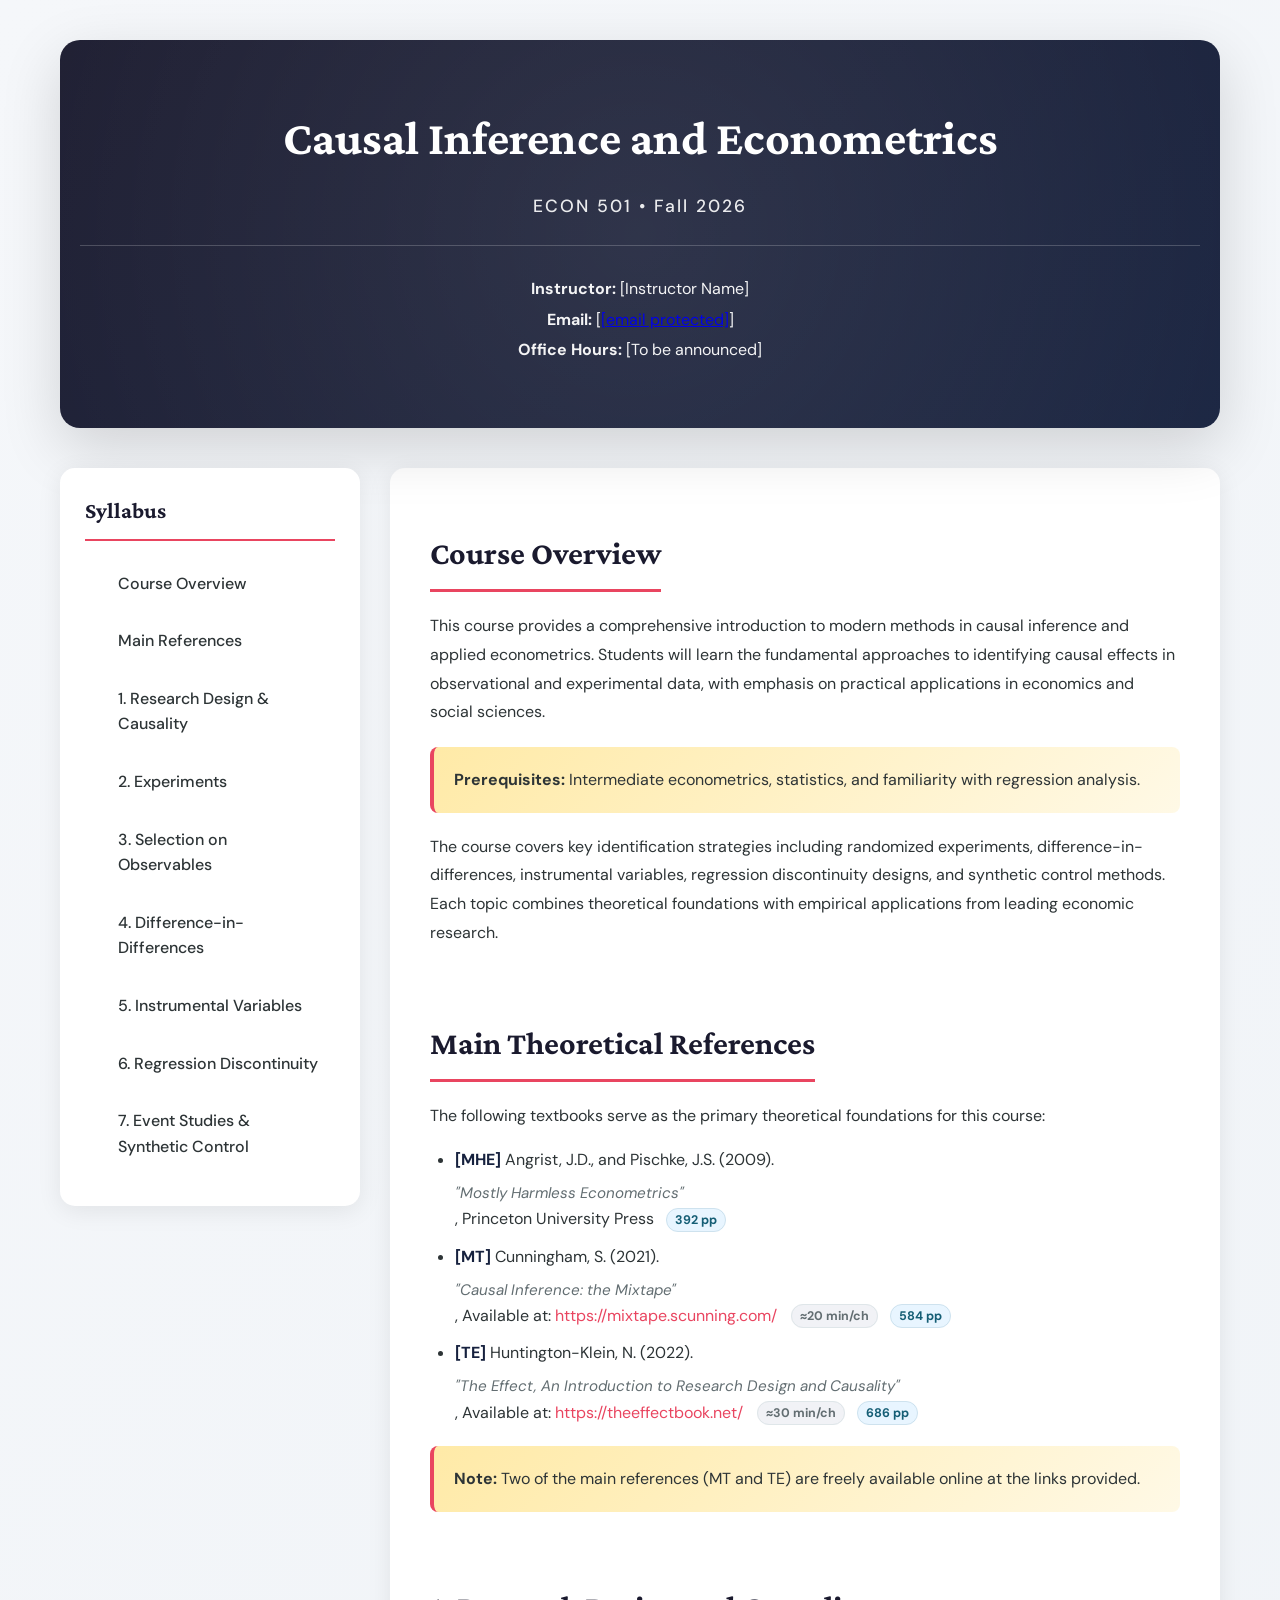
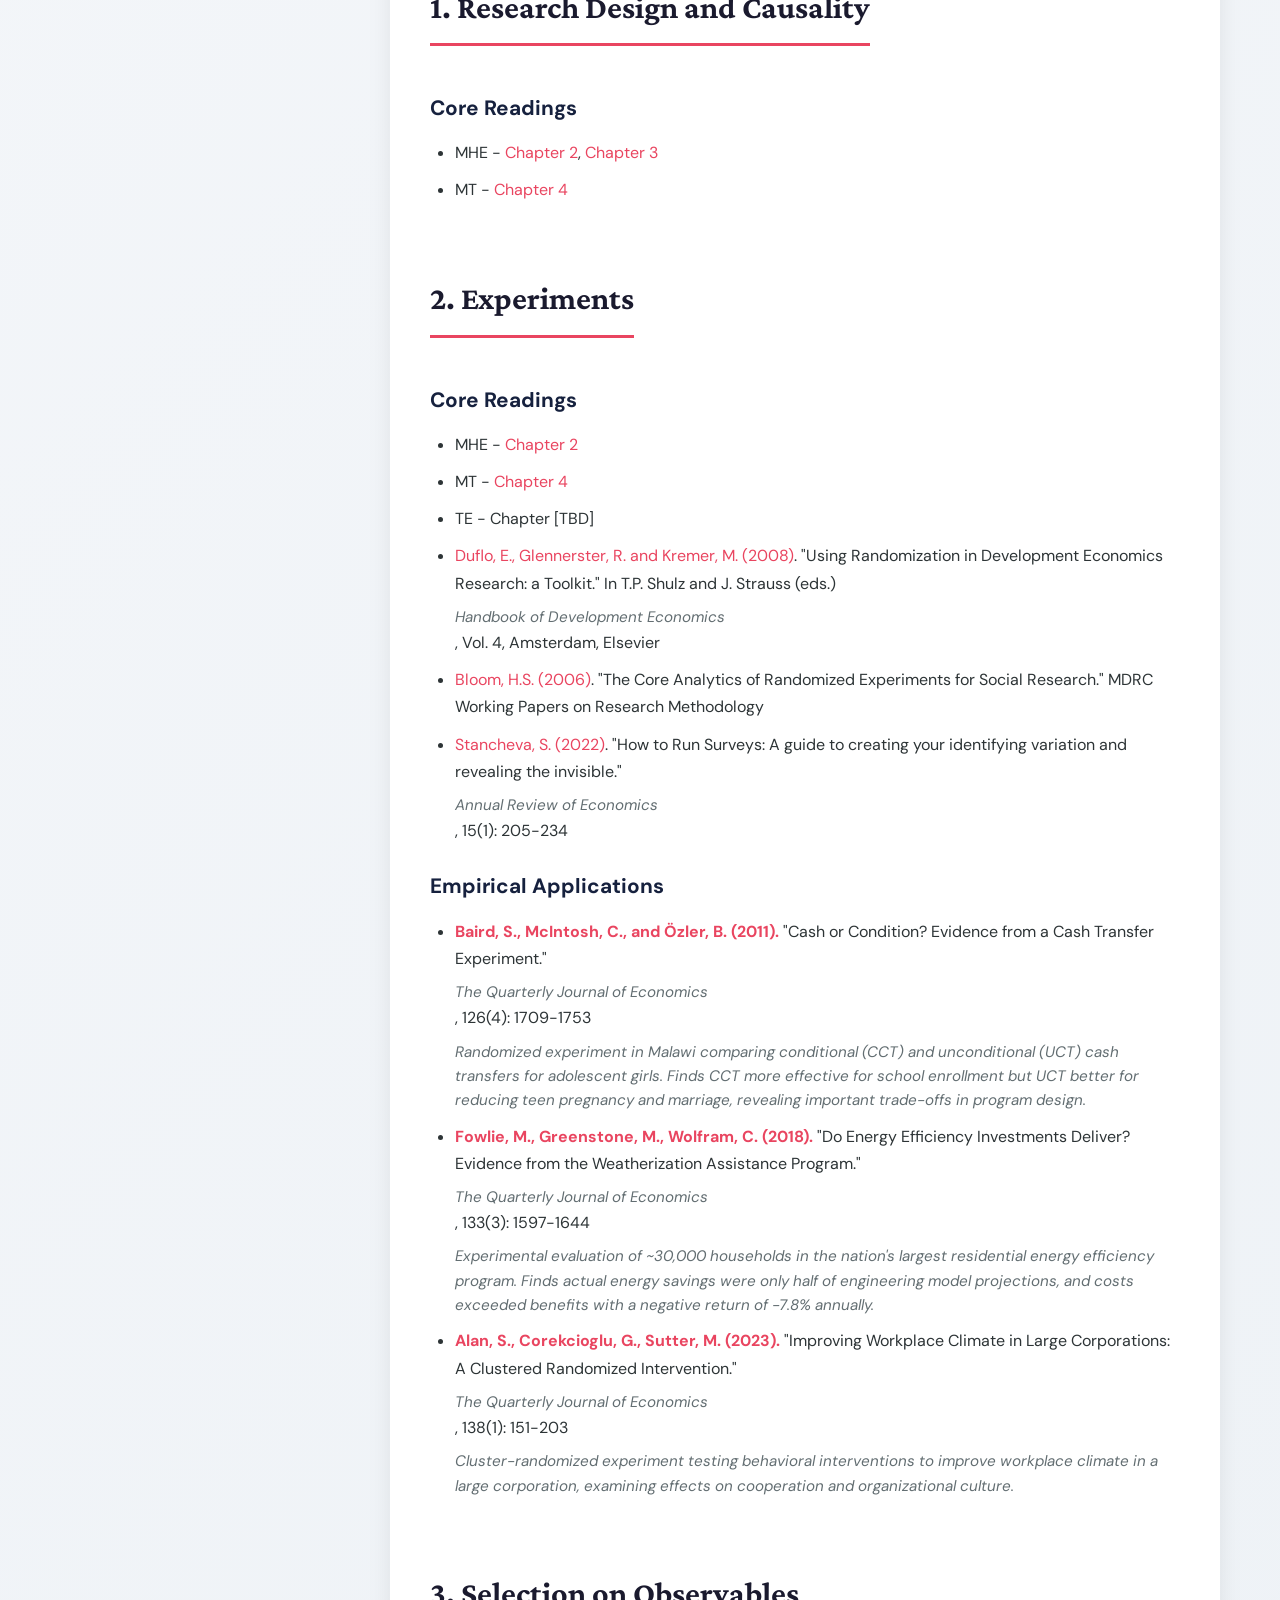
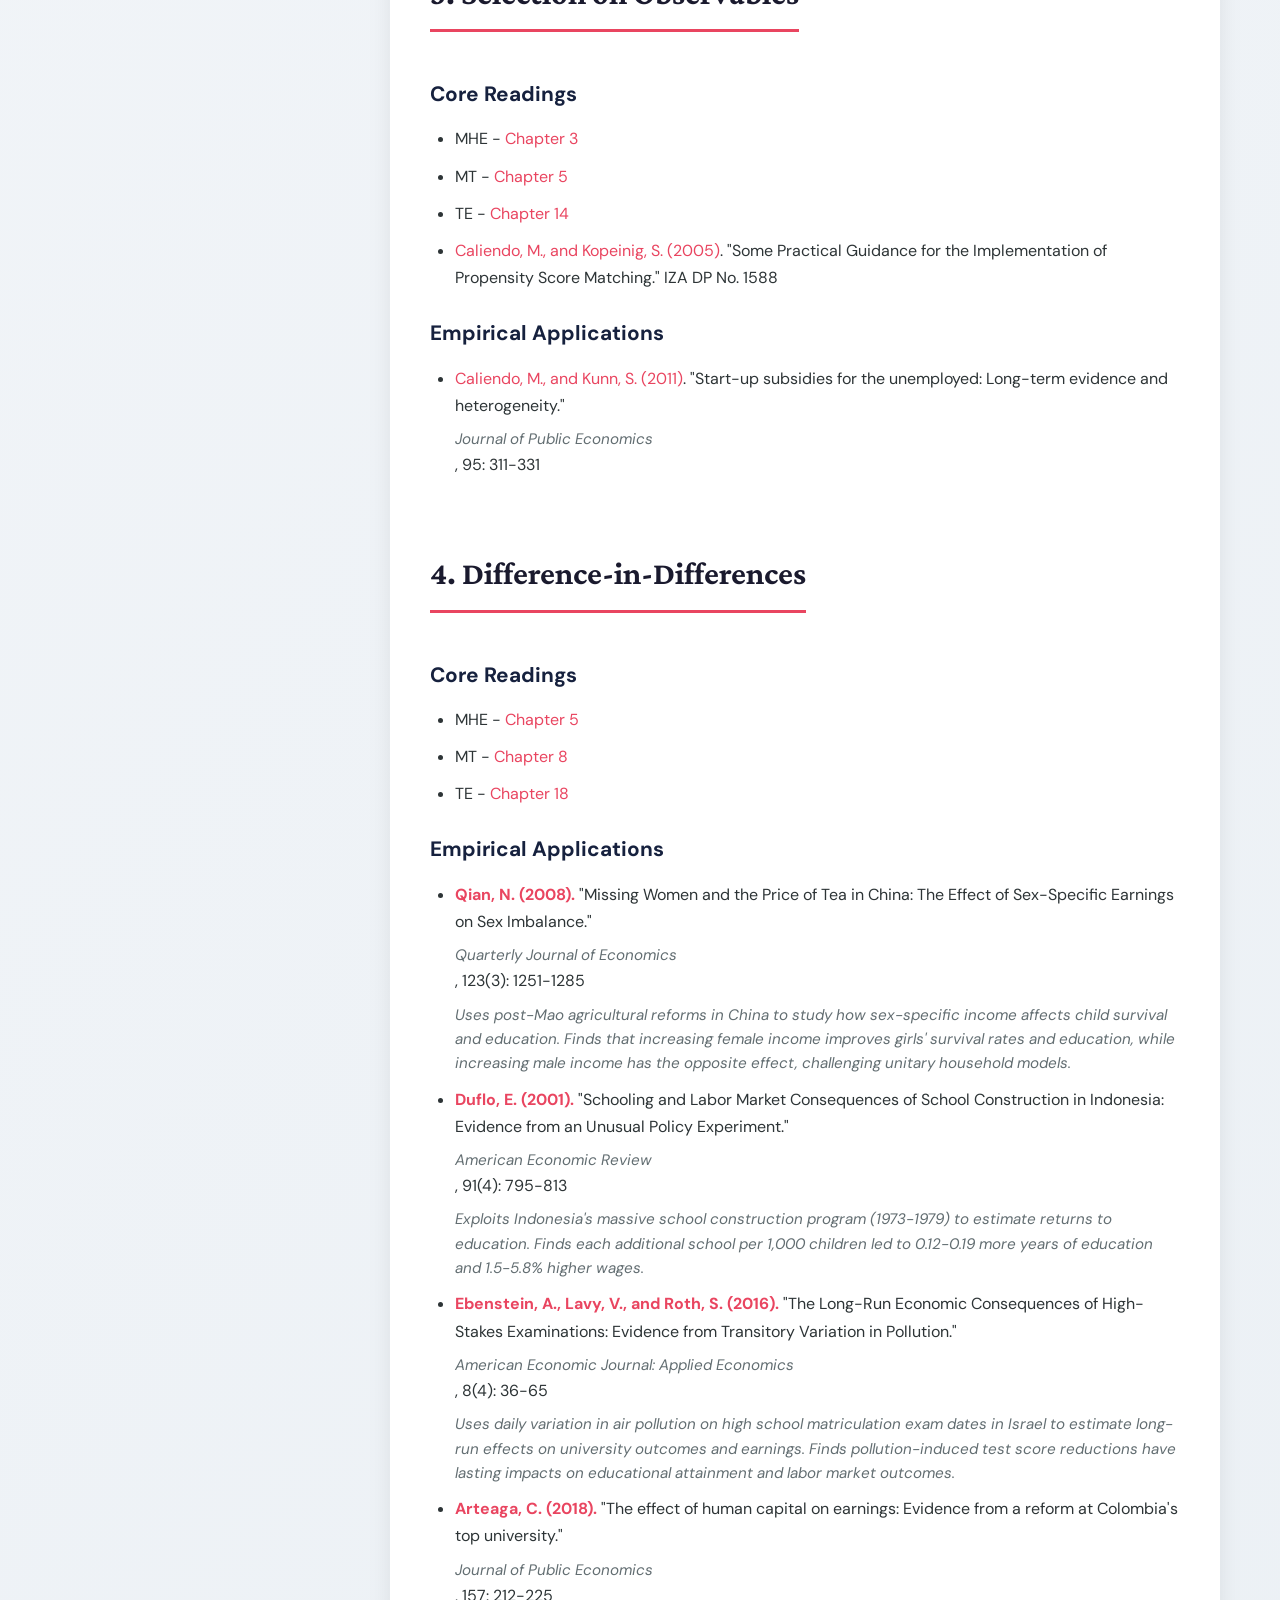
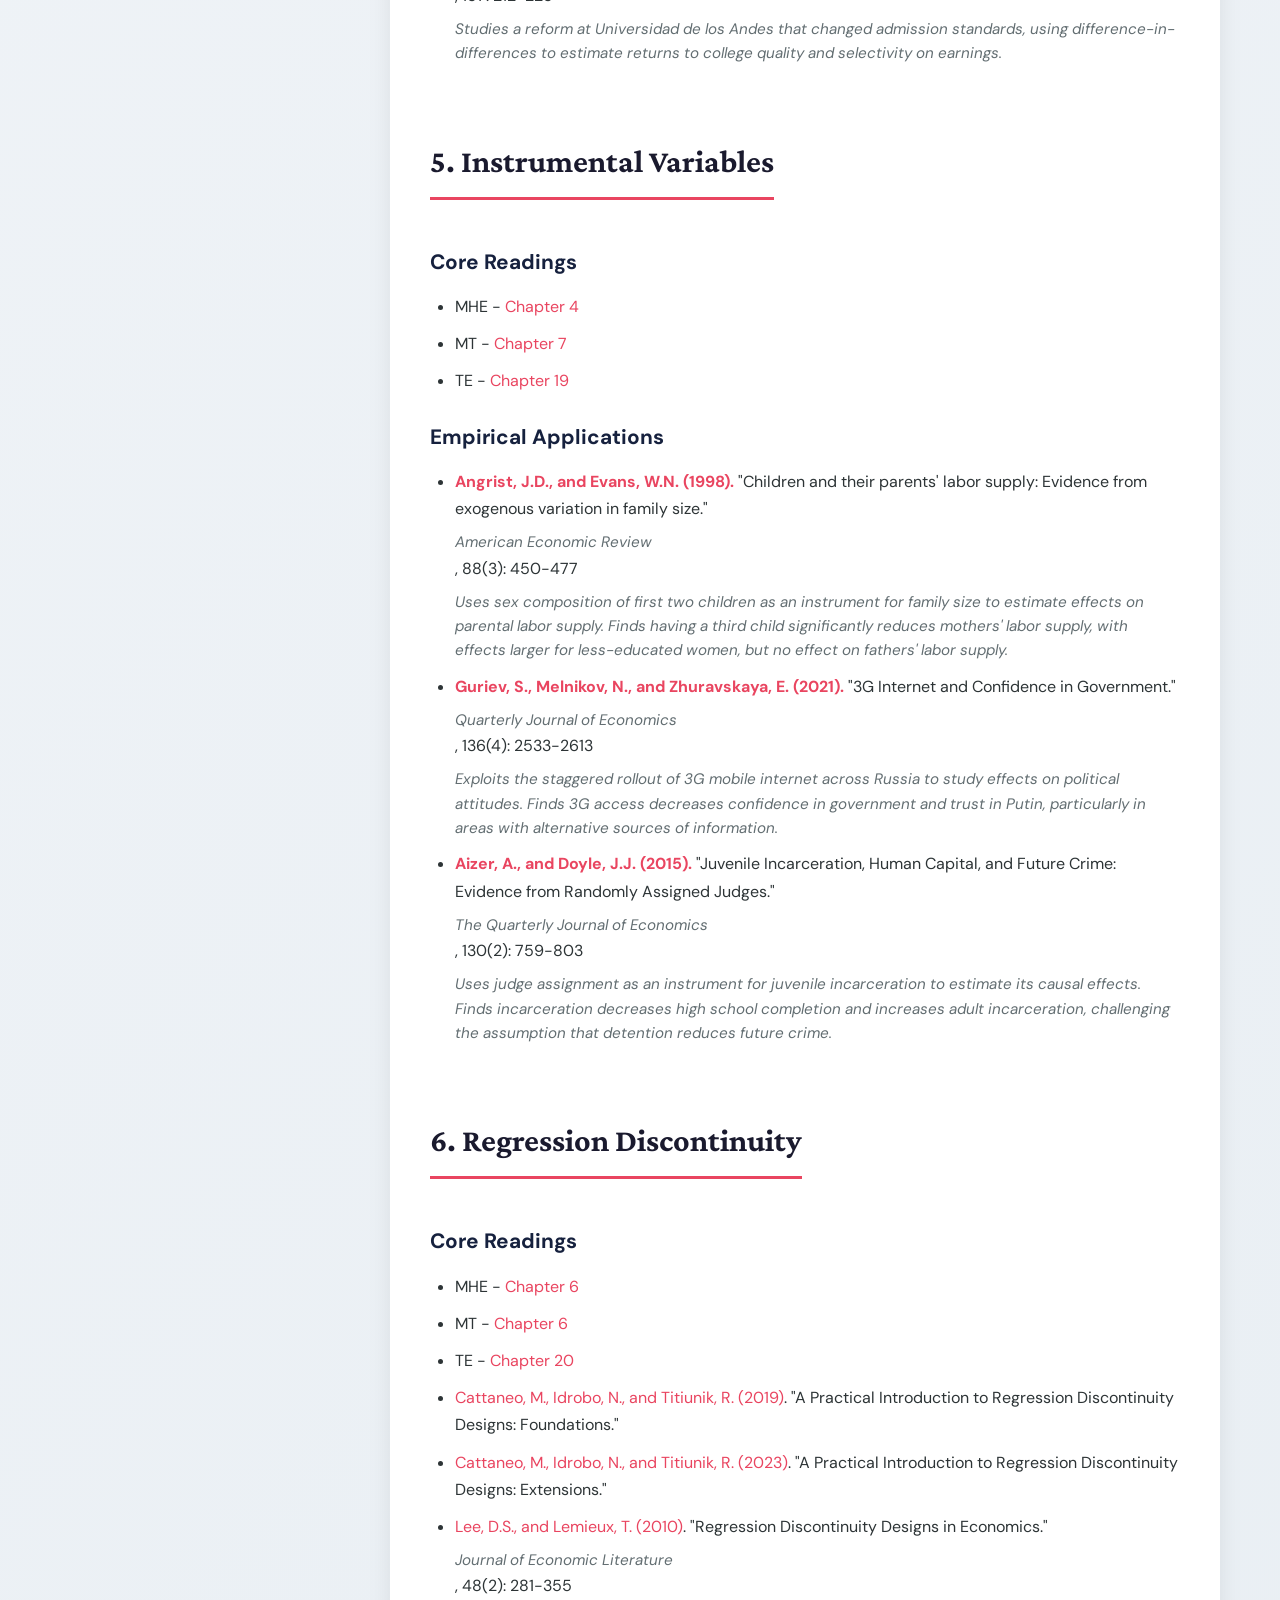
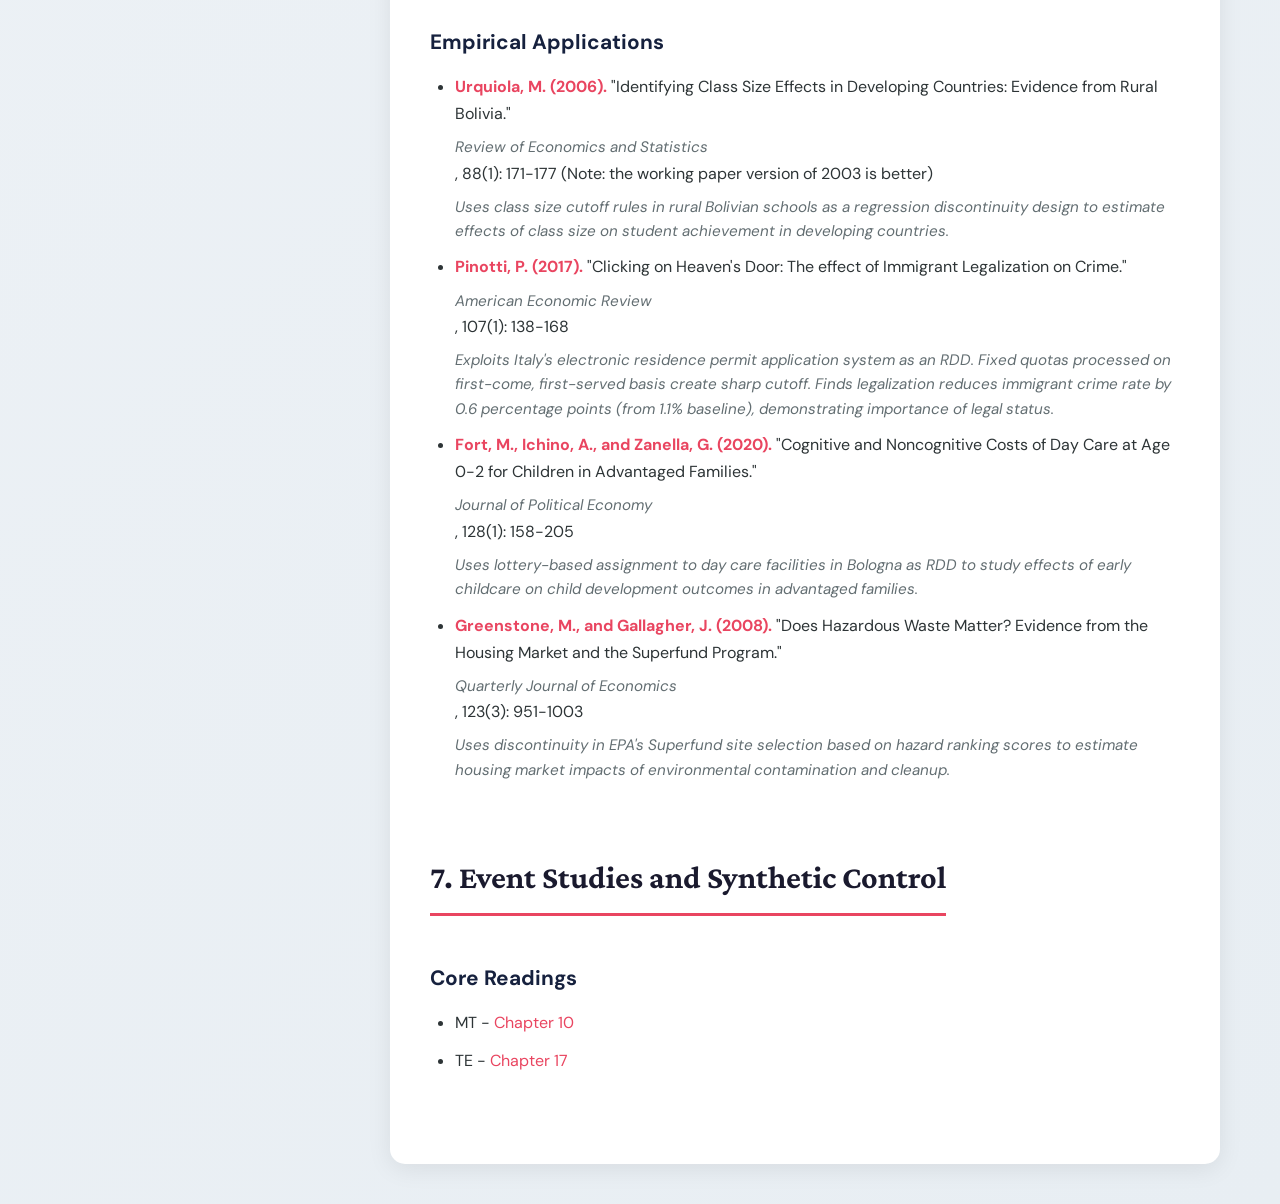
==== causal-inference.html @ 8d87da02 "Rename index.html to causal-inference.html" ====
<!DOCTYPE html>
<html lang="en">
<head>
    <meta charset="UTF-8">
    <meta name="viewport" content="width=device-width, initial-scale=1.0">
    <title>Course Syllabus</title>
    <link href="https://fonts.googleapis.com/css2?family=Crimson+Pro:wght@400;600;700&family=DM+Sans:wght@400;500;700&display=swap" rel="stylesheet">
    <style>
        :root {
            --primary: #1a1a2e;
            --secondary: #16213e;
            --accent: #e94560;
            --light: #f1f1f1;
            --text: #2d3436;
            --border: #dfe6e9;
            --highlight: #ffeaa7;
        }

        * {
            margin: 0;
            padding: 0;
            box-sizing: border-box;
        }

        body {
            font-family: 'DM Sans', sans-serif;
            line-height: 1.6;
            color: var(--text);
            background: linear-gradient(135deg, #f5f7fa 0%, #e8eef3 100%);
            min-height: 100vh;
        }

        .container {
            max-width: 1200px;
            margin: 0 auto;
            padding: 40px 20px;
        }

        header {
            background: linear-gradient(135deg, var(--primary) 0%, var(--secondary) 100%);
            color: white;
            padding: 60px 20px;
            text-align: center;
            border-radius: 20px;
            margin-bottom: 40px;
            box-shadow: 0 20px 60px rgba(0,0,0,0.15);
            position: relative;
            overflow: hidden;
        }

        header::before {
            content: '';
            position: absolute;
            top: -50%;
            right: -50%;
            width: 200%;
            height: 200%;
            background: radial-gradient(circle, rgba(255,255,255,0.1) 0%, transparent 70%);
            animation: pulse 15s ease-in-out infinite;
        }

        @keyframes pulse {
            0%, 100% { transform: scale(1); opacity: 0.3; }
            50% { transform: scale(1.1); opacity: 0.5; }
        }

        h1 {
            font-family: 'Crimson Pro', serif;
            font-size: 3rem;
            font-weight: 700;
            margin-bottom: 15px;
            position: relative;
            z-index: 1;
        }

        .course-code {
            font-size: 1.1rem;
            opacity: 0.9;
            letter-spacing: 2px;
            font-weight: 500;
            position: relative;
            z-index: 1;
        }

        .instructor-info {
            margin-top: 25px;
            padding-top: 25px;
            border-top: 1px solid rgba(255,255,255,0.2);
            position: relative;
            z-index: 1;
        }

        .instructor-info p {
            margin: 5px 0;
            opacity: 0.95;
        }

        .main-content {
            display: grid;
            grid-template-columns: 300px 1fr;
            gap: 30px;
        }

        .sidebar {
            position: sticky;
            top: 20px;
            height: fit-content;
        }

        .nav-menu {
            background: white;
            border-radius: 15px;
            padding: 25px;
            box-shadow: 0 5px 25px rgba(0,0,0,0.08);
        }

        .nav-menu h3 {
            font-family: 'Crimson Pro', serif;
            font-size: 1.4rem;
            margin-bottom: 20px;
            color: var(--primary);
            border-bottom: 2px solid var(--accent);
            padding-bottom: 10px;
        }

        .nav-menu ul {
            list-style: none;
        }

        .nav-menu li {
            margin: 12px 0;
        }

        .nav-menu a {
            text-decoration: none;
            color: var(--text);
            display: flex;
            align-items: center;
            padding: 10px 15px;
            border-radius: 8px;
            transition: all 0.3s ease;
            font-weight: 500;
        }

        .nav-menu a:hover {
            background: var(--accent);
            color: white;
            transform: translateX(5px);
        }

        .nav-menu a::before {
            content: '▸';
            margin-right: 10px;
            opacity: 0;
            transition: opacity 0.3s ease;
        }

        .nav-menu a:hover::before {
            opacity: 1;
        }

        /* reading-time badge */
        .time-badge {
            margin-left: 10px;
            background: #f1f2f6;
            color: #636e72;
            font-weight: 700;
            font-size: 0.78rem;
            padding: 3px 8px;
            border-radius: 999px;
            border: 1px solid var(--border);
            vertical-align: middle;
        }

        /* page-count badge for references */
        .page-count {
            margin-left: 8px;
            background: #e8f5ff;
            color: #155e75;
            font-weight: 700;
            font-size: 0.78rem;
            padding: 3px 8px;
            border-radius: 999px;
            border: 1px solid rgba(21,94,117,0.12);
            vertical-align: middle;
        }

        .content-area {
            background: white;
            border-radius: 15px;
            padding: 40px;
            box-shadow: 0 5px 25px rgba(0,0,0,0.08);
        }

        .section {
            margin-bottom: 50px;
            padding-top: 20px;
            animation: fadeIn 0.6s ease-out;
        }

        @keyframes fadeIn {
            from { opacity: 0; transform: translateY(20px); }
            to { opacity: 1; transform: translateY(0); }
        }

        .section h2 {
            font-family: 'Crimson Pro', serif;
            font-size: 2rem;
            color: var(--primary);
            margin-bottom: 20px;
            padding-bottom: 10px;
            border-bottom: 3px solid var(--accent);
            display: inline-block;
        }

        .section h3 {
            font-size: 1.3rem;
            color: var(--secondary);
            margin: 25px 0 15px 0;
        }

        .section p {
            margin-bottom: 15px;
            line-height: 1.8;
        }

        .section ul {
            margin-left: 25px;
            margin-bottom: 15px;
        }

        .section li {
            margin: 10px 0;
            line-height: 1.7;
        }

        .section a {
            color: var(--accent);
            text-decoration: none;
            border-bottom: 1px solid transparent;
            transition: border-bottom 0.3s ease;
        }

        .section a:hover {
            border-bottom: 1px solid var(--accent);
        }

        .section li em {
            display: block;
            margin-top: 8px;
            font-size: 0.95rem;
            line-height: 1.6;
            color: #636e72;
            font-style: italic;
        }

        .section li strong {
            color: var(--secondary);
        }

        .highlight-box {
            background: linear-gradient(135deg, var(--highlight) 0%, #fff9e6 100%);
            border-left: 4px solid var(--accent);
            padding: 20px;
            margin: 20px 0;
            border-radius: 8px;
        }

        .schedule-table {
            width: 100%;
            border-collapse: collapse;
            margin: 20px 0;
            box-shadow: 0 2px 15px rgba(0,0,0,0.05);
        }

        .schedule-table thead {
            background: var(--primary);
            color: white;
        }

        .schedule-table th {
            padding: 15px;
            text-align: left;
            font-weight: 600;
        }

        .schedule-table td {
            padding: 15px;
            border-bottom: 1px solid var(--border);
        }

        .schedule-table tr:hover {
            background: #f8f9fa;
        }

        .grade-item {
            display: flex;
            justify-content: space-between;
            padding: 12px 20px;
            margin: 10px 0;
            background: white;
            border: 1px solid var(--border);
            border-radius: 8px;
            transition: all 0.3s ease;
        }

        .grade-item:hover {
            border-color: var(--accent);
            transform: translateX(5px);
        }

        .grade-item span:last-child {
            font-weight: 700;
            color: var(--accent);
        }

        @media (max-width: 968px) {
            .main-content {
                grid-template-columns: 1fr;
            }

            .sidebar {
                position: static;
            }

            h1 {
                font-size: 2rem;
            }
        }
    </style>
</head>
<body>
    <div class="container">
        <header>
            <h1>Causal Inference and Econometrics</h1>
            <div class="course-code">ECON 501 • Fall 2026</div>
            <div class="instructor-info">
                <p><strong>Instructor:</strong> [Instructor Name]</p>
                <p><strong>Email:</strong> [<a href="/cdn-cgi/l/email-protection" class="__cf_email__" data-cfemail="eb8285989f999e889f8499ab9e85829d8e9998829f92c58e8f9e">[email&#160;protected]</a>]</p>
                <p><strong>Office Hours:</strong> [To be announced]</p>
            </div>
        </header>

        <div class="main-content">
            <aside class="sidebar">
                <nav class="nav-menu">
                    <h3>Syllabus</h3>
                    <ul>
                        <li><a href="#overview">Course Overview</a></li>
                        <li><a href="#references">Main References</a></li>
                        <li><a href="#topic1">1. Research Design & Causality</a></li>
                        <li><a href="#topic2">2. Experiments</a></li>
                        <li><a href="#topic3">3. Selection on Observables</a></li>
                        <li><a href="#topic4">4. Difference-in-Differences</a></li>
                        <li><a href="#topic5">5. Instrumental Variables</a></li>
                        <li><a href="#topic6">6. Regression Discontinuity</a></li>
                        <li><a href="#topic7">7. Event Studies & Synthetic Control</a></li>
                    </ul>
                </nav>
            </aside>

            <main class="content-area">
                <section id="overview" class="section">
                    <h2>Course Overview</h2>
                    <p>This course provides a comprehensive introduction to modern methods in causal inference and applied econometrics. Students will learn the fundamental approaches to identifying causal effects in observational and experimental data, with emphasis on practical applications in economics and social sciences.</p>
                    
                    <div class="highlight-box">
                        <strong>Prerequisites:</strong> Intermediate econometrics, statistics, and familiarity with regression analysis.
                    </div>

                    <p>The course covers key identification strategies including randomized experiments, difference-in-differences, instrumental variables, regression discontinuity designs, and synthetic control methods. Each topic combines theoretical foundations with empirical applications from leading economic research.</p>
                </section>

                <section id="references" class="section">
                    <h2>Main Theoretical References</h2>
                    <p>The following textbooks serve as the primary theoretical foundations for this course:</p>
                    <ul>
                        <li><strong>[MHE]</strong> Angrist, J.D., and Pischke, J.S. (2009). <em>"Mostly Harmless Econometrics"</em>, Princeton University Press <span class="page-count">392 pp</span></li>
                        <li><strong>[MT]</strong> Cunningham, S. (2021). <em>"Causal Inference: the Mixtape"</em>, Available at: <a href="https://mixtape.scunning.com/" target="_blank">https://mixtape.scunning.com/</a> <span class="time-badge">≈20 min/ch</span> <span class="page-count">584 pp</span></li>
                        <li><strong>[TE]</strong> Huntington-Klein, N. (2022). <em>"The Effect, An Introduction to Research Design and Causality"</em>, Available at: <a href="https://theeffectbook.net/" target="_blank">https://theeffectbook.net/</a> <span class="time-badge">≈30 min/ch</span> <span class="page-count">686 pp</span></li>
                    </ul>
                    
                    <div class="highlight-box">
                        <strong>Note:</strong> Two of the main references (MT and TE) are freely available online at the links provided.
                    </div>
                </section>

                <section id="topic1" class="section">
                    <h2>1. Research Design and Causality</h2>
                    
                    <h3>Core Readings</h3>
                    <ul>
                        <li>MHE - <a href="MHE_Chapter_2.html">Chapter 2</a>, <a href="MHE_Chapter_3.html">Chapter 3</a></li>
                        <li>MT - <a href="https://mixtape.scunning.com/04-potential_outcomes" target="_blank">Chapter 4</a></li>
                    </ul>
                </section>

                <section id="topic2" class="section">
                    <h2>2. Experiments</h2>
                    
                    <h3>Core Readings</h3>
                    <ul>
                        <li>MHE - <a href="MHE_Chapter_2.html">Chapter 2</a></li>
                        <li>MT - <a href="https://mixtape.scunning.com/04-potential_outcomes" target="_blank">Chapter 4</a></li>
                        <li>TE - Chapter [TBD]</li>
                        <li><a href="https://www.sciencedirect.com/science/article/abs/pii/S1573447107040612" target="_blank">Duflo, E., Glennerster, R. and Kremer, M. (2008)</a>. "Using Randomization in Development Economics Research: a Toolkit." In T.P. Shulz and J. Strauss (eds.) <em>Handbook of Development Economics</em>, Vol. 4, Amsterdam, Elsevier</li>
                        <li><a href="https://www.mdrc.org/work/publications/core-analytics-randomized-experiments-social-research" target="_blank">Bloom, H.S. (2006)</a>. "The Core Analytics of Randomized Experiments for Social Research." MDRC Working Papers on Research Methodology</li>
                        <li><a href="https://www.annualreviews.org/doi/10.1146/annurev-economics-091622-010157" target="_blank">Stancheva, S. (2022)</a>. "How to Run Surveys: A guide to creating your identifying variation and revealing the invisible." <em>Annual Review of Economics</em>, 15(1): 205-234</li>
                    </ul>

                    <h3>Empirical Applications</h3>
                    <ul>
                        <li><strong><a href="https://academic.oup.com/qje/article-abstract/126/4/1709/1922509" target="_blank">Baird, S., McIntosh, C., and Özler, B. (2011).</a></strong> "Cash or Condition? Evidence from a Cash Transfer Experiment." <em>The Quarterly Journal of Economics</em>, 126(4): 1709-1753
                            <br><em>Randomized experiment in Malawi comparing conditional (CCT) and unconditional (UCT) cash transfers for adolescent girls. Finds CCT more effective for school enrollment but UCT better for reducing teen pregnancy and marriage, revealing important trade-offs in program design.</em>
                        </li>
                        <li><strong><a href="https://academic.oup.com/qje/article/133/3/1597/4828342" target="_blank">Fowlie, M., Greenstone, M., Wolfram, C. (2018).</a></strong> "Do Energy Efficiency Investments Deliver? Evidence from the Weatherization Assistance Program." <em>The Quarterly Journal of Economics</em>, 133(3): 1597-1644
                            <br><em>Experimental evaluation of ~30,000 households in the nation's largest residential energy efficiency program. Finds actual energy savings were only half of engineering model projections, and costs exceeded benefits with a negative return of -7.8% annually.</em>
                        </li>
                        <li><strong><a href="https://academic.oup.com/qje/article-abstract/138/1/151/6670730" target="_blank">Alan, S., Corekcioglu, G., Sutter, M. (2023).</a></strong> "Improving Workplace Climate in Large Corporations: A Clustered Randomized Intervention." <em>The Quarterly Journal of Economics</em>, 138(1): 151-203
                            <br><em>Cluster-randomized experiment testing behavioral interventions to improve workplace climate in a large corporation, examining effects on cooperation and organizational culture.</em>
                        </li>
                    </ul>
                </section>

                <section id="topic3" class="section">
                    <h2>3. Selection on Observables</h2>
                    
                    <h3>Core Readings</h3>
                    <ul>
                        <li>MHE - <a href="MHE_Chapter_3.html">Chapter 3</a></li>
                        <li>MT - <a href="https://mixtape.scunning.com/05-matching_and_subclassification" target="_blank">Chapter 5</a></li>
                        <li>TE - <a href="https://theeffectbook.net/ch-Matching.html" target="_blank">Chapter 14</a></li>
                        <li><a href="https://www.iza.org/publications/dp/1588/some-practical-guidance-for-the-implementation-of-propensity-score-matching" target="_blank">Caliendo, M., and Kopeinig, S. (2005)</a>. "Some Practical Guidance for the Implementation of Propensity Score Matching." IZA DP No. 1588</li>
                    </ul>

                    <h3>Empirical Applications</h3>
                    <ul>
                        <li><a href="https://www.sciencedirect.com/science/article/abs/pii/S0047272710001830" target="_blank">Caliendo, M., and Kunn, S. (2011)</a>. "Start-up subsidies for the unemployed: Long-term evidence and heterogeneity." <em>Journal of Public Economics</em>, 95: 311-331</li>
                    </ul>
                </section>

                <section id="topic4" class="section">
                    <h2>4. Difference-in-Differences</h2>
                    
                    <h3>Core Readings</h3>
                    <ul>
                        <li>MHE - <a href="MHE_Chapter_5.html">Chapter 5</a></li>
                        <li>MT - <a href="https://mixtape.scunning.com/08-panel_data" target="_blank">Chapter 8</a></li>
                        <li>TE - <a href="https://theeffectbook.net/ch-DifferenceinDifference.html" target="_blank">Chapter 18</a></li>
                    </ul>

                    <h3>Empirical Applications</h3>
                    <ul>
                        <li><strong><a href="https://academic.oup.com/qje/article-abstract/123/3/1251/1928174" target="_blank">Qian, N. (2008).</a></strong> "Missing Women and the Price of Tea in China: The Effect of Sex-Specific Earnings on Sex Imbalance." <em>Quarterly Journal of Economics</em>, 123(3): 1251-1285
                            <br><em>Uses post-Mao agricultural reforms in China to study how sex-specific income affects child survival and education. Finds that increasing female income improves girls' survival rates and education, while increasing male income has the opposite effect, challenging unitary household models.</em>
                        </li>
                        <li><strong><a href="https://www.aeaweb.org/articles?id=10.1257/aer.91.4.795" target="_blank">Duflo, E. (2001).</a></strong> "Schooling and Labor Market Consequences of School Construction in Indonesia: Evidence from an Unusual Policy Experiment." <em>American Economic Review</em>, 91(4): 795-813
                            <br><em>Exploits Indonesia's massive school construction program (1973-1979) to estimate returns to education. Finds each additional school per 1,000 children led to 0.12-0.19 more years of education and 1.5-5.8% higher wages.</em>
                        </li>
                        <li><strong><a href="https://www.aeaweb.org/articles?id=10.1257/app.20150213" target="_blank">Ebenstein, A., Lavy, V., and Roth, S. (2016).</a></strong> "The Long-Run Economic Consequences of High-Stakes Examinations: Evidence from Transitory Variation in Pollution." <em>American Economic Journal: Applied Economics</em>, 8(4): 36-65
                            <br><em>Uses daily variation in air pollution on high school matriculation exam dates in Israel to estimate long-run effects on university outcomes and earnings. Finds pollution-induced test score reductions have lasting impacts on educational attainment and labor market outcomes.</em>
                        </li>
                        <li><strong><a href="https://www.sciencedirect.com/science/article/abs/pii/S0047272717301792" target="_blank">Arteaga, C. (2018).</a></strong> "The effect of human capital on earnings: Evidence from a reform at Colombia's top university." <em>Journal of Public Economics</em>, 157: 212-225
                            <br><em>Studies a reform at Universidad de los Andes that changed admission standards, using difference-in-differences to estimate returns to college quality and selectivity on earnings.</em>
                        </li>
                    </ul>
                </section>

                <section id="topic5" class="section">
                    <h2>5. Instrumental Variables</h2>
                    
                    <h3>Core Readings</h3>
                    <ul>
                        <li>MHE - <a href="MHE_Chapter_4.html">Chapter 4</a></li>
                        <li>MT - <a href="https://mixtape.scunning.com/07-instrumental_variables" target="_blank">Chapter 7</a></li>
                        <li>TE - <a href="https://theeffectbook.net/ch-InstrumentalVariables.html" target="_blank">Chapter 19</a></li>
                    </ul>

                    <h3>Empirical Applications</h3>
                    <ul>
                        <li><strong><a href="https://www.aeaweb.org/articles?id=10.1257/aer.88.3.450" target="_blank">Angrist, J.D., and Evans, W.N. (1998).</a></strong> "Children and their parents' labor supply: Evidence from exogenous variation in family size." <em>American Economic Review</em>, 88(3): 450-477
                            <br><em>Uses sex composition of first two children as an instrument for family size to estimate effects on parental labor supply. Finds having a third child significantly reduces mothers' labor supply, with effects larger for less-educated women, but no effect on fathers' labor supply.</em>
                        </li>
                        <li><strong><a href="https://academic.oup.com/qje/article/136/4/2533/6261993" target="_blank">Guriev, S., Melnikov, N., and Zhuravskaya, E. (2021).</a></strong> "3G Internet and Confidence in Government." <em>Quarterly Journal of Economics</em>, 136(4): 2533-2613
                            <br><em>Exploits the staggered rollout of 3G mobile internet across Russia to study effects on political attitudes. Finds 3G access decreases confidence in government and trust in Putin, particularly in areas with alternative sources of information.</em>
                        </li>
                        <li><strong><a href="https://academic.oup.com/qje/article/130/2/759/2330287" target="_blank">Aizer, A., and Doyle, J.J. (2015).</a></strong> "Juvenile Incarceration, Human Capital, and Future Crime: Evidence from Randomly Assigned Judges." <em>The Quarterly Journal of Economics</em>, 130(2): 759-803
                            <br><em>Uses judge assignment as an instrument for juvenile incarceration to estimate its causal effects. Finds incarceration decreases high school completion and increases adult incarceration, challenging the assumption that detention reduces future crime.</em>
                        </li>
                    </ul>
                </section>

                <section id="topic6" class="section">
                    <h2>6. Regression Discontinuity</h2>
                    
                    <h3>Core Readings</h3>
                    <ul>
                        <li>MHE - <a href="MHE_Chapter_6.html">Chapter 6</a></li>
                        <li>MT - <a href="https://mixtape.scunning.com/06-regression_discontinuity" target="_blank">Chapter 6</a></li>
                        <li>TE - <a href="https://theeffectbook.net/ch-RegressionDiscontinuity.html" target="_blank">Chapter 20</a></li>
                        <li><a href="https://mdcattaneo.github.io/books/Cattaneo-Idrobo-Titiunik_2020_CUP.pdf" target="_blank">Cattaneo, M., Idrobo, N., and Titiunik, R. (2019)</a>. "A Practical Introduction to Regression Discontinuity Designs: Foundations."</li>
                        <li><a href="https://mdcattaneo.github.io/books/Cattaneo-Idrobo-Titiunik_2023_CUP.pdf" target="_blank">Cattaneo, M., Idrobo, N., and Titiunik, R. (2023)</a>. "A Practical Introduction to Regression Discontinuity Designs: Extensions."</li>
                        <li><a href="https://www.aeaweb.org/articles?id=10.1257/jel.48.2.281" target="_blank">Lee, D.S., and Lemieux, T. (2010)</a>. "Regression Discontinuity Designs in Economics." <em>Journal of Economic Literature</em>, 48(2): 281-355</li>
                    </ul>

                    <h3>Empirical Applications</h3>
                    <ul>
                        <li><strong><a href="https://direct.mit.edu/rest/article-abstract/88/1/171/57543/Identifying-Class-Size-Effects-in-Developing" target="_blank">Urquiola, M. (2006).</a></strong> "Identifying Class Size Effects in Developing Countries: Evidence from Rural Bolivia." <em>Review of Economics and Statistics</em>, 88(1): 171-177 (Note: the working paper version of 2003 is better)
                            <br><em>Uses class size cutoff rules in rural Bolivian schools as a regression discontinuity design to estimate effects of class size on student achievement in developing countries.</em>
                        </li>
                        <li><strong><a href="https://www.aeaweb.org/articles?id=10.1257/aer.20150355" target="_blank">Pinotti, P. (2017).</a></strong> "Clicking on Heaven's Door: The effect of Immigrant Legalization on Crime." <em>American Economic Review</em>, 107(1): 138-168
                            <br><em>Exploits Italy's electronic residence permit application system as an RDD. Fixed quotas processed on first-come, first-served basis create sharp cutoff. Finds legalization reduces immigrant crime rate by 0.6 percentage points (from 1.1% baseline), demonstrating importance of legal status.</em>
                        </li>
                        <li><strong><a href="https://www.journals.uchicago.edu/doi/10.1086/705718" target="_blank">Fort, M., Ichino, A., and Zanella, G. (2020).</a></strong> "Cognitive and Noncognitive Costs of Day Care at Age 0-2 for Children in Advantaged Families." <em>Journal of Political Economy</em>, 128(1): 158-205
                            <br><em>Uses lottery-based assignment to day care facilities in Bologna as RDD to study effects of early childcare on child development outcomes in advantaged families.</em>
                        </li>
                        <li><strong><a href="https://academic.oup.com/qje/article-abstract/123/3/951/1930860" target="_blank">Greenstone, M., and Gallagher, J. (2008).</a></strong> "Does Hazardous Waste Matter? Evidence from the Housing Market and the Superfund Program." <em>Quarterly Journal of Economics</em>, 123(3): 951-1003
                            <br><em>Uses discontinuity in EPA's Superfund site selection based on hazard ranking scores to estimate housing market impacts of environmental contamination and cleanup.</em>
                        </li>
                    </ul>
                </section>

                <section id="topic7" class="section">
                    <h2>7. Event Studies and Synthetic Control</h2>
                    
                    <h3>Core Readings</h3>
                    <ul>
                        <li>MT - <a href="https://mixtape.scunning.com/10-synthetic_control" target="_blank">Chapter 10</a></li>
                        <li>TE - <a href="https://theeffectbook.net/ch-EventStudies.html" target="_blank">Chapter 17</a></li>
                    </ul>
                </section>
            </main>
        </div>
    </div>

    <script data-cfasync="false" src="/cdn-cgi/scripts/5c5dd728/cloudflare-static/email-decode.min.js"></script><script>
        // Smooth scrolling for navigation links
        document.querySelectorAll('a[href^="#"]').forEach(anchor => {
            anchor.addEventListener('click', function (e) {
                e.preventDefault();
                const target = document.querySelector(this.getAttribute('href'));
                if (target) {
                    target.scrollIntoView({
                        behavior: 'smooth',
                        block: 'start'
                    });
                }
            });
        });

        // Highlight active section in navigation
        const sections = document.querySelectorAll('.section');
        const navLinks = document.querySelectorAll('.nav-menu a');

        window.addEventListener('scroll', () => {
            let current = '';
            sections.forEach(section => {
                const sectionTop = section.offsetTop;
                const sectionHeight = section.clientHeight;
                if (pageYOffset >= (sectionTop - 100)) {
                    current = section.getAttribute('id');
                }
            });

            navLinks.forEach(link => {
                const href = link.getAttribute('href') || '';
                // reset
                link.style.background = '';
                link.style.color = '';

                // highlight only in-page anchors that match the current section
                if (href.startsWith('#') && href.slice(1) === current) {
                    link.style.background = 'var(--accent)';
                    link.style.color = 'white';
                }
            });
        });

        // end of scripts
    </script>
</body>
</html>
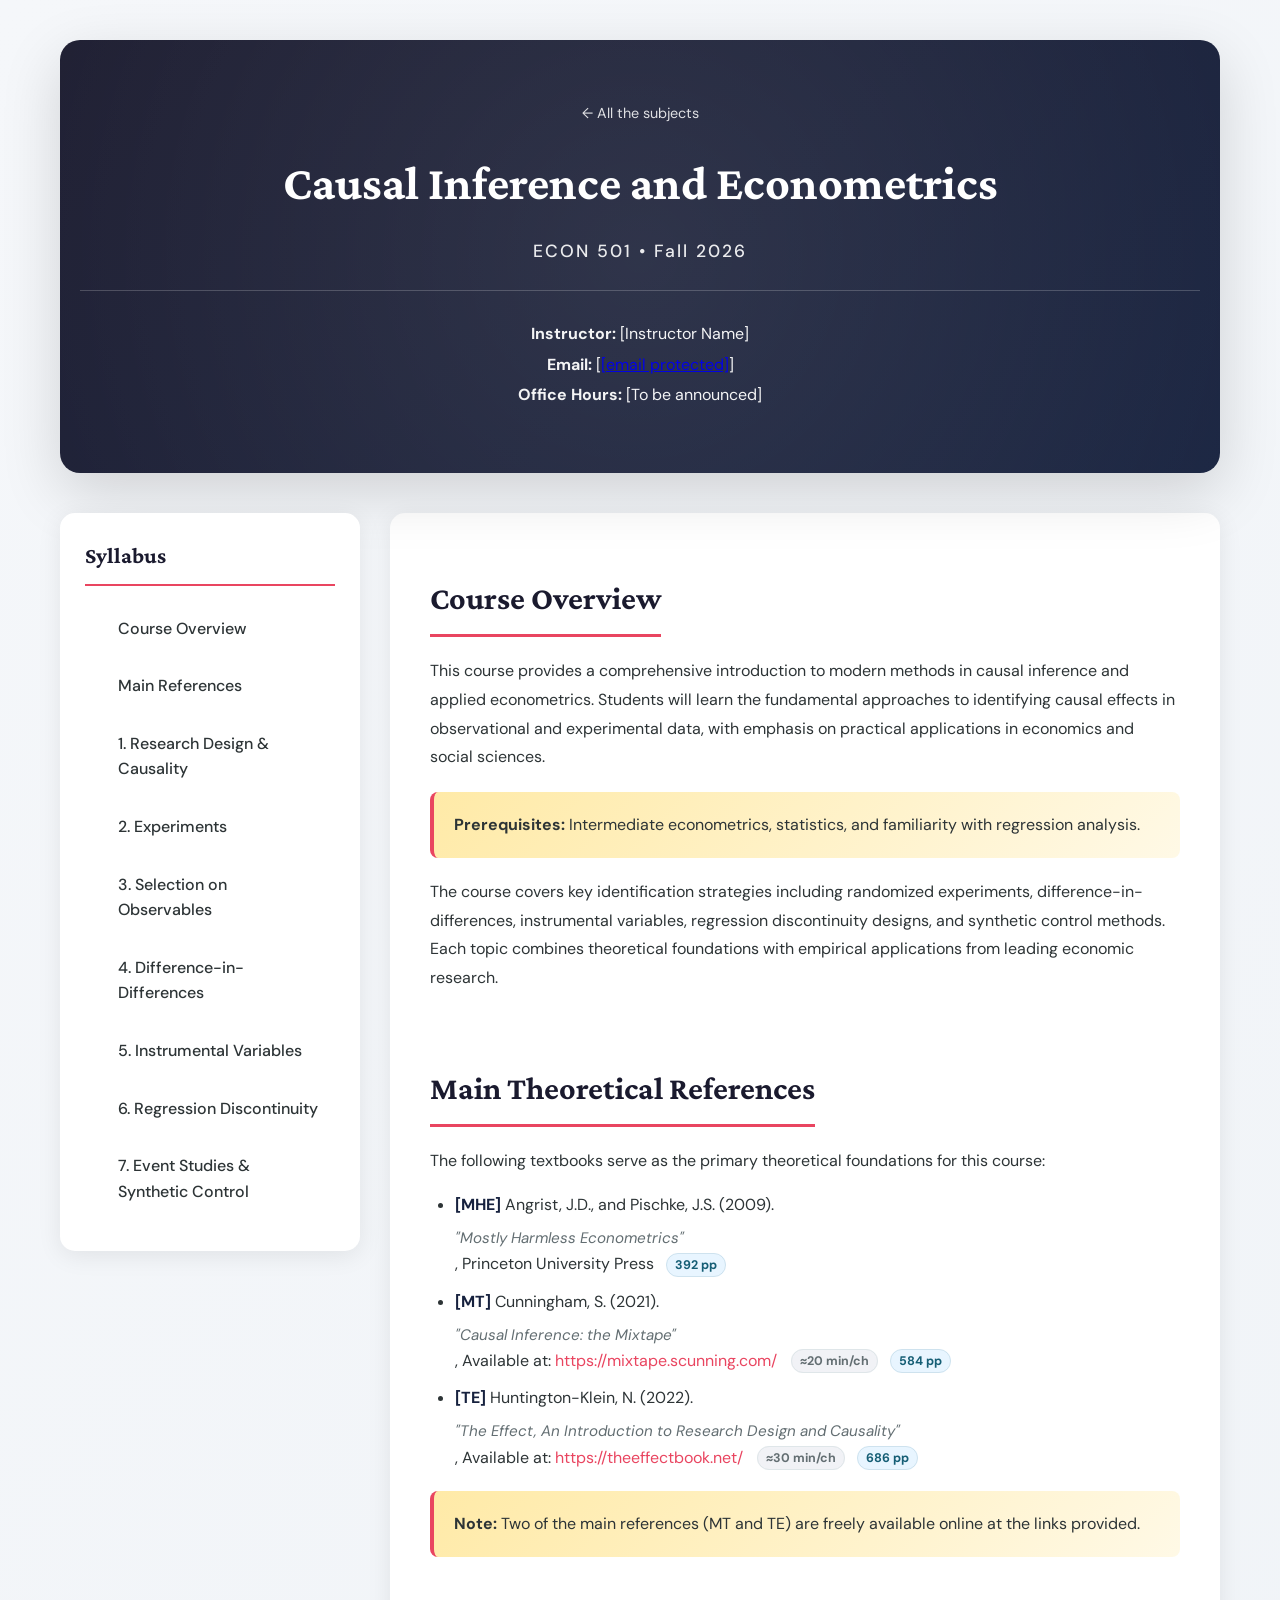
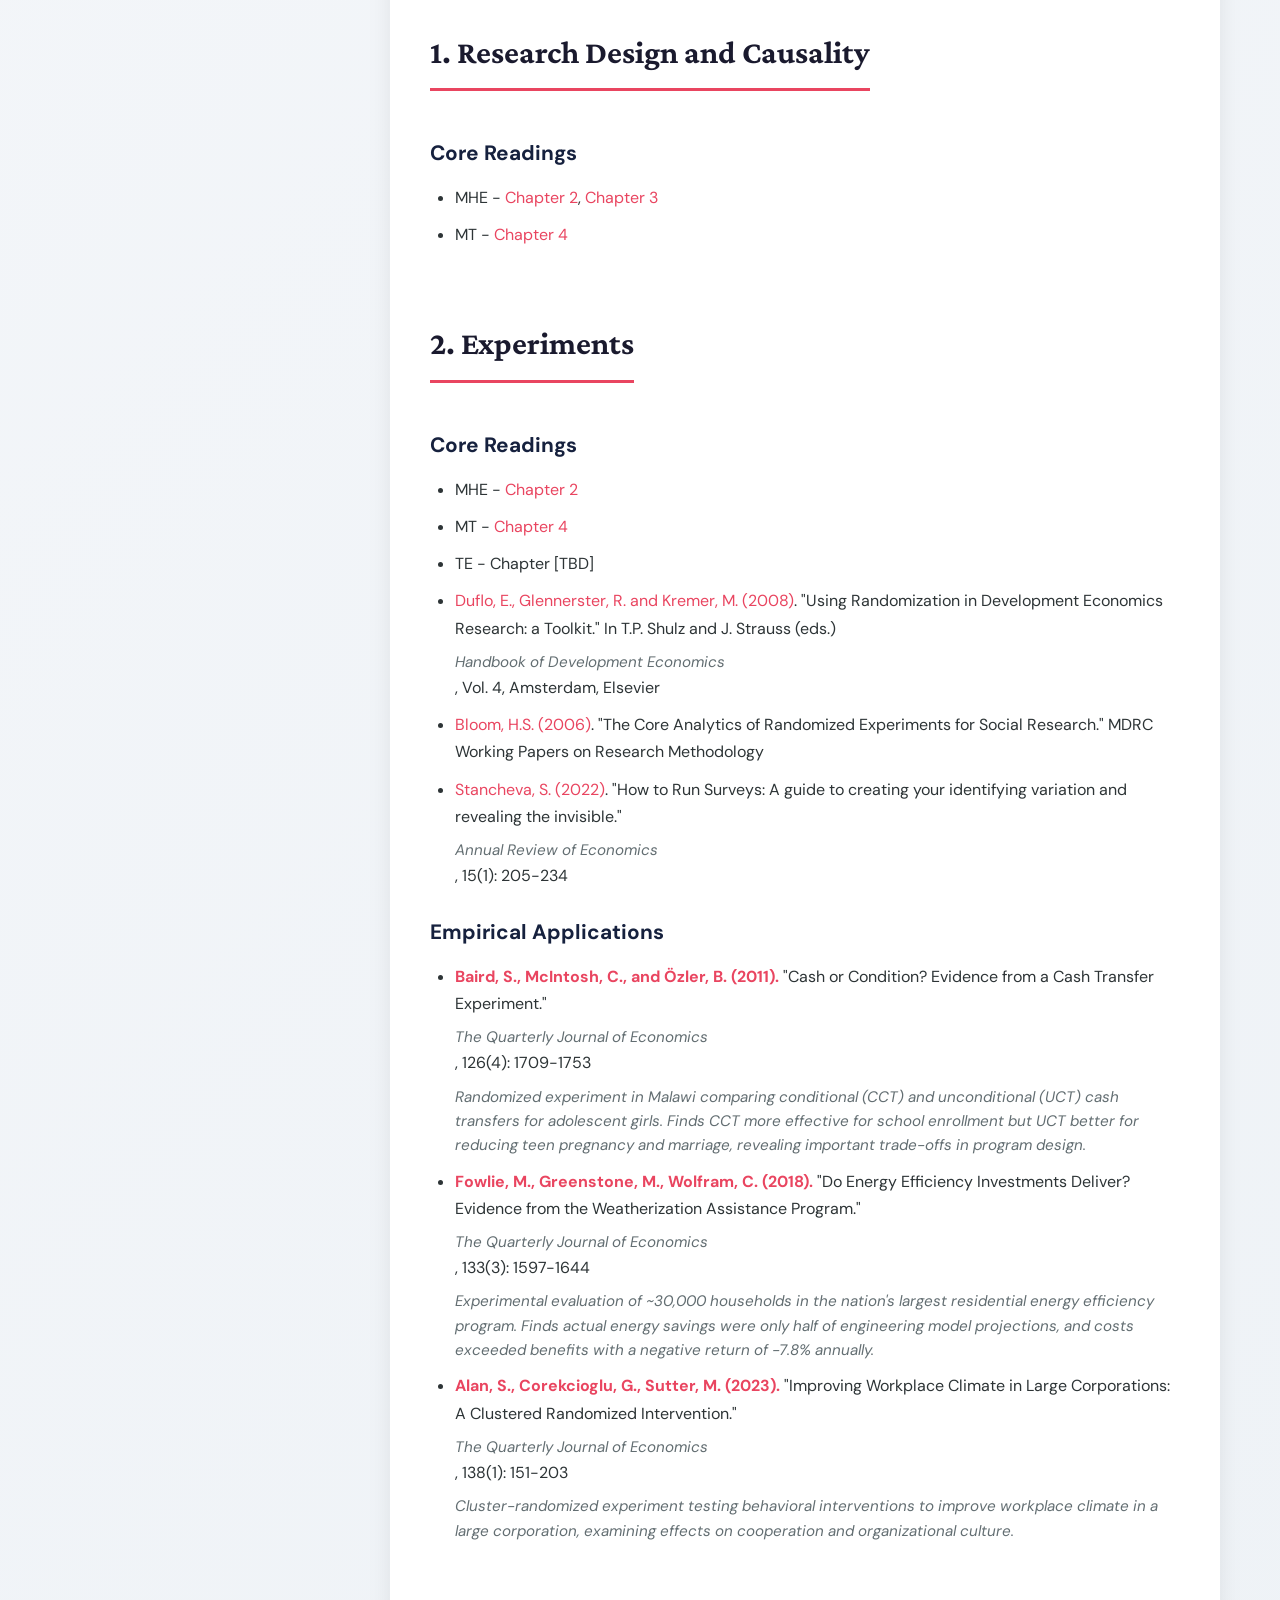
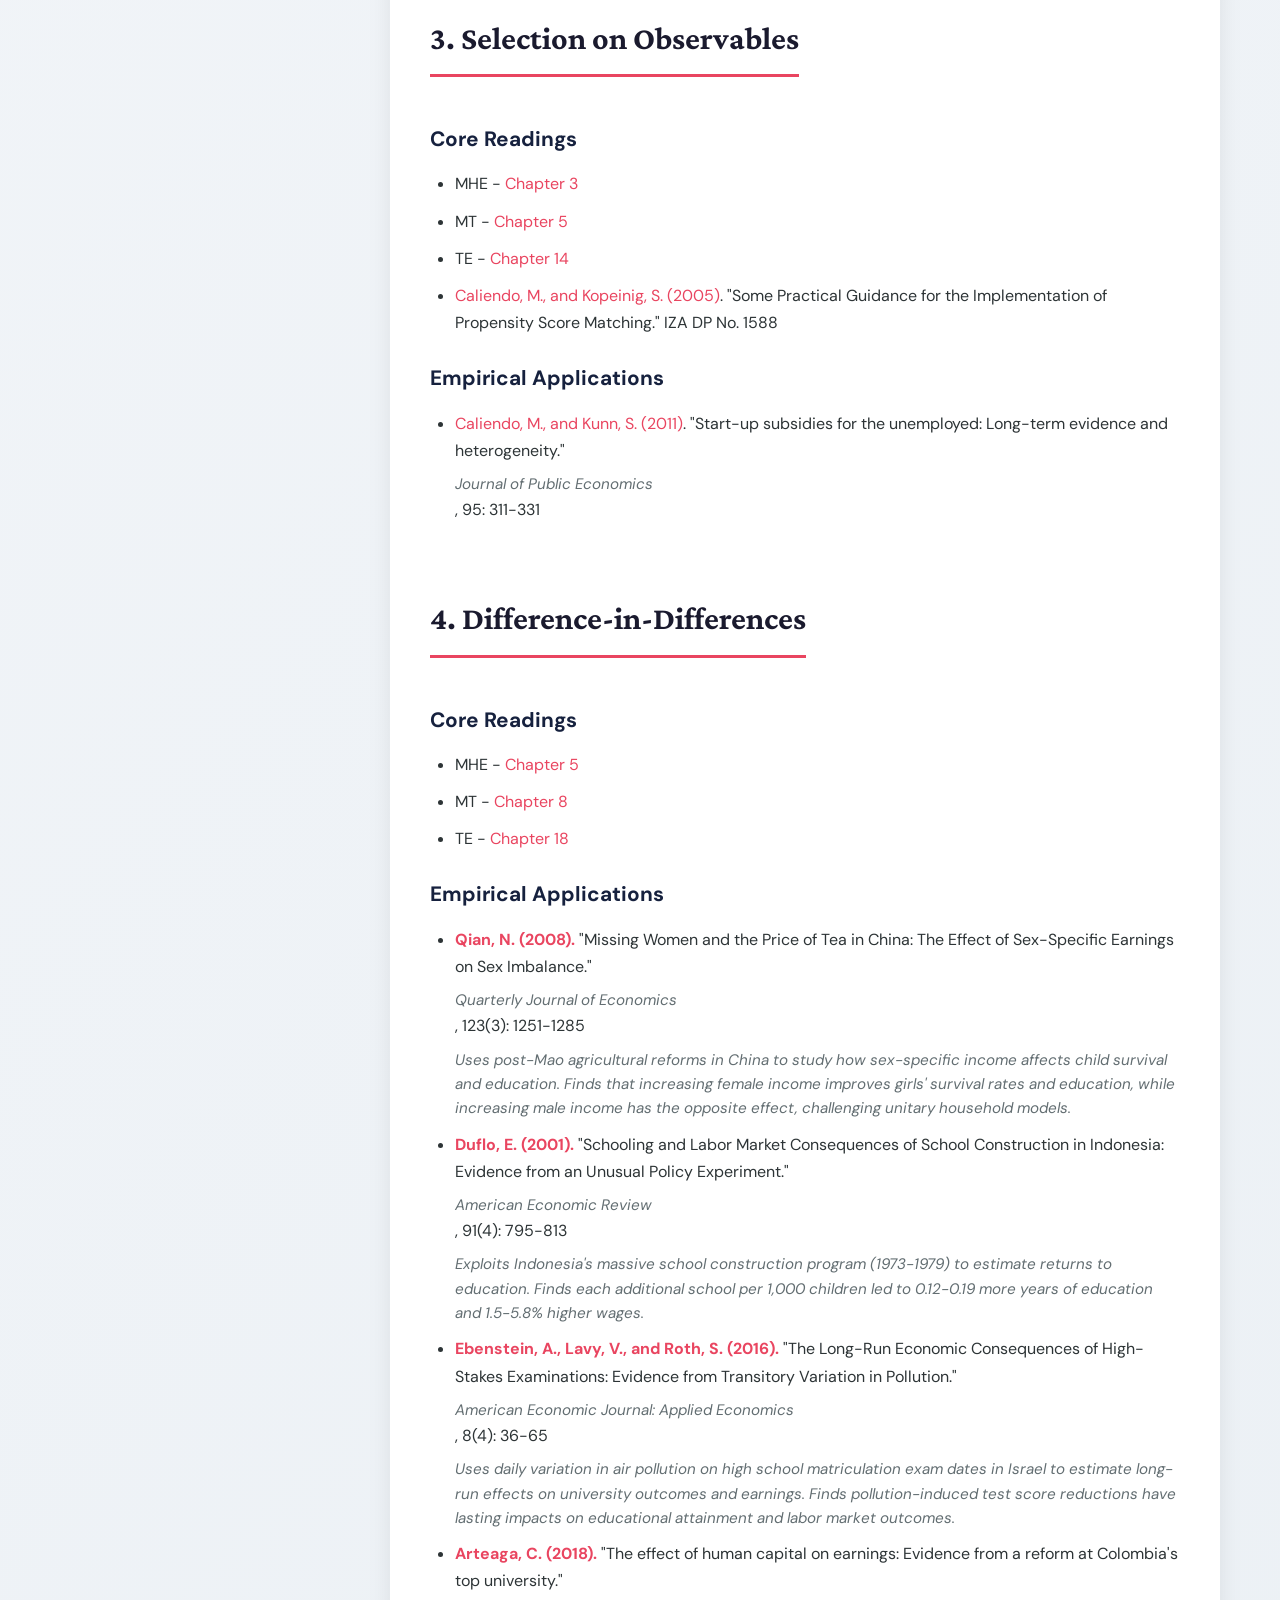
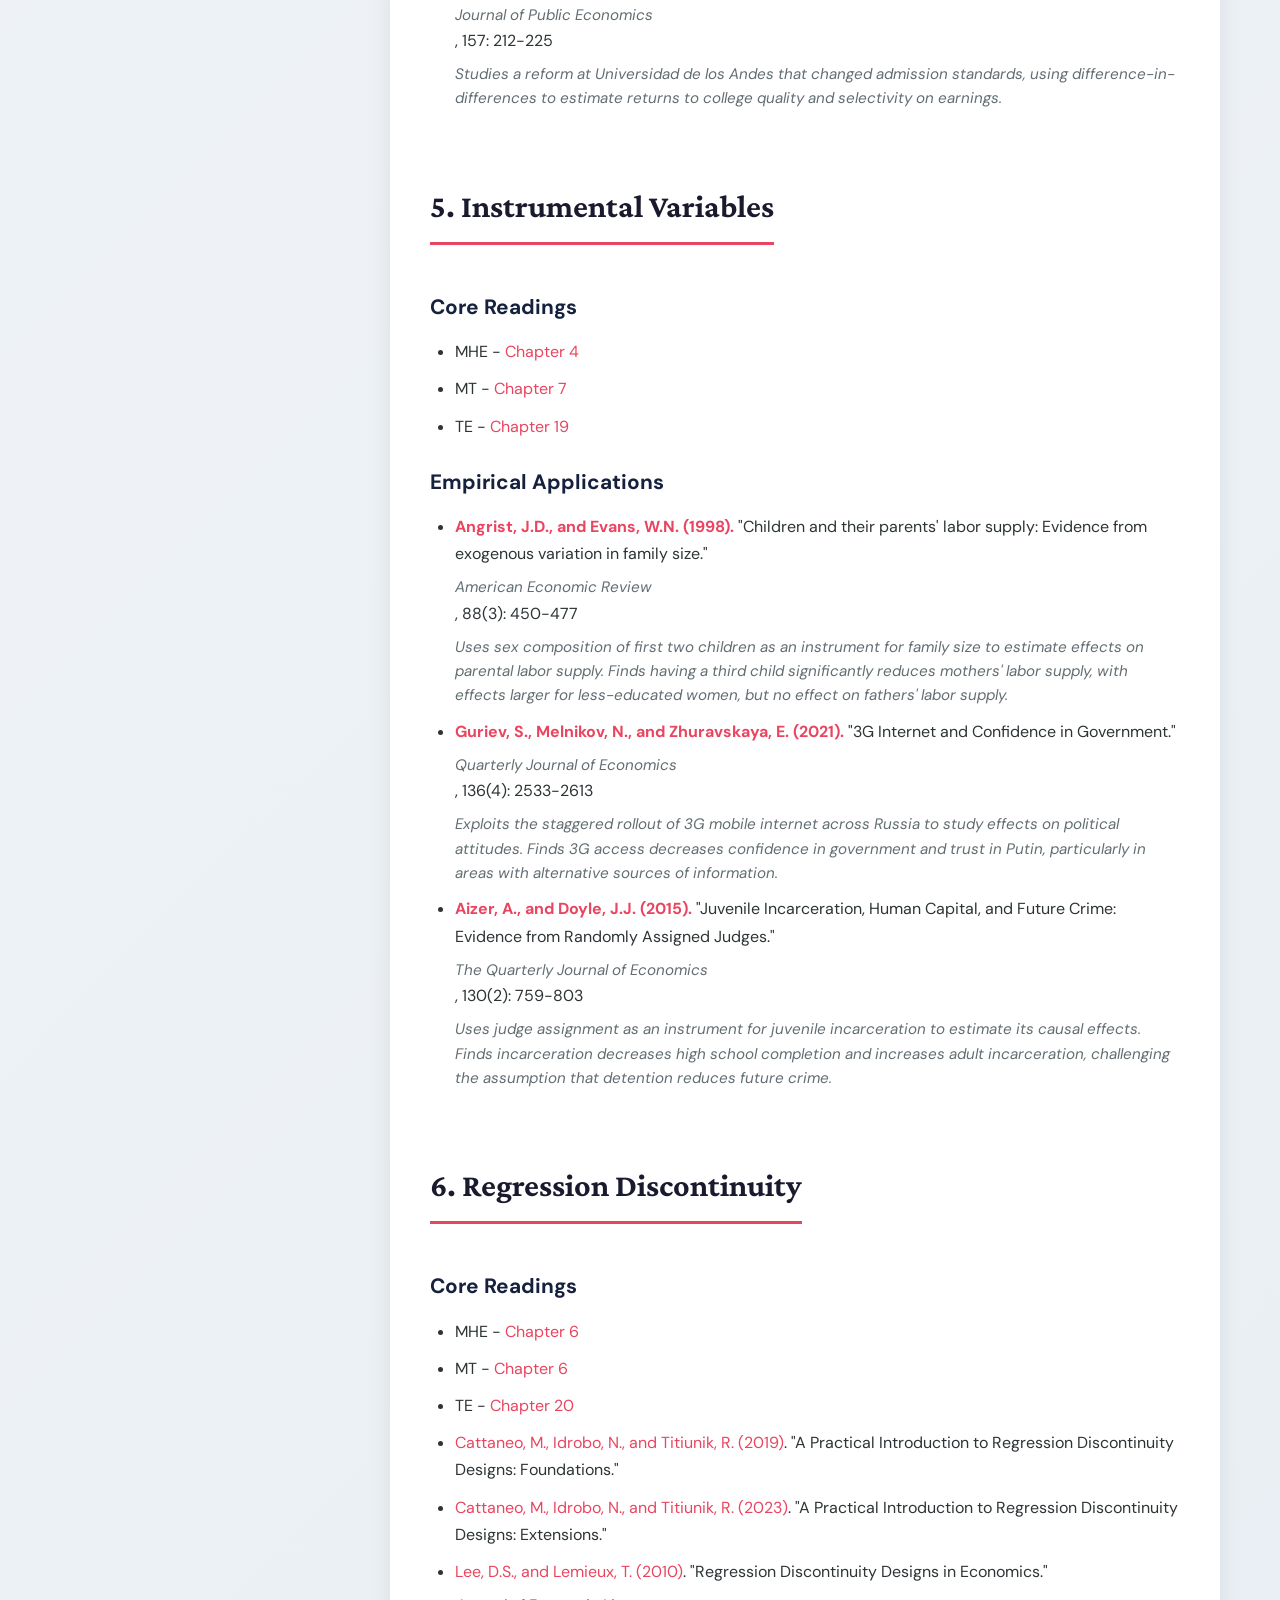
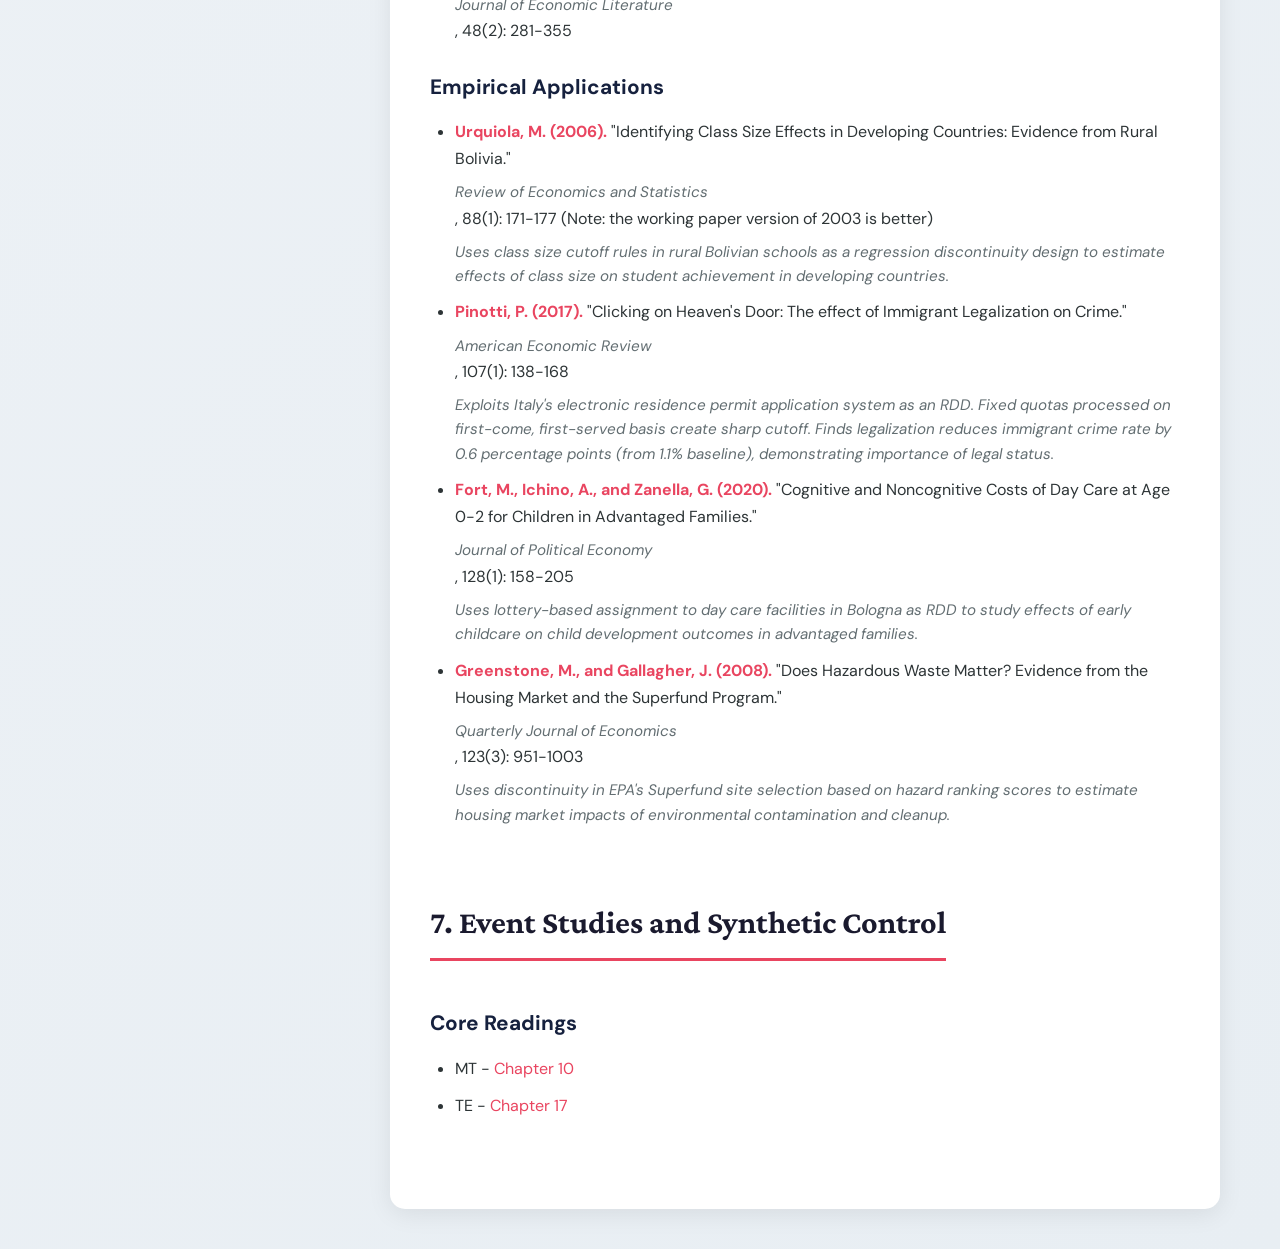
==== commit 48ac9503: "Add navigation link to index page in HTML" ====
--- a/causal-inference.html
+++ b/causal-inference.html
@@ -332,6 +332,7 @@
 <body>
     <div class="container">
         <header>
+            <a href="index.html" style="display:inline-block;margin-bottom:20px;color:#fff;opacity:.85;text-decoration:none;font-size:.9rem;position:relative;z-index:1">← All the subjects</a>
             <h1>Causal Inference and Econometrics</h1>
             <div class="course-code">ECON 501 • Fall 2026</div>
             <div class="instructor-info">
